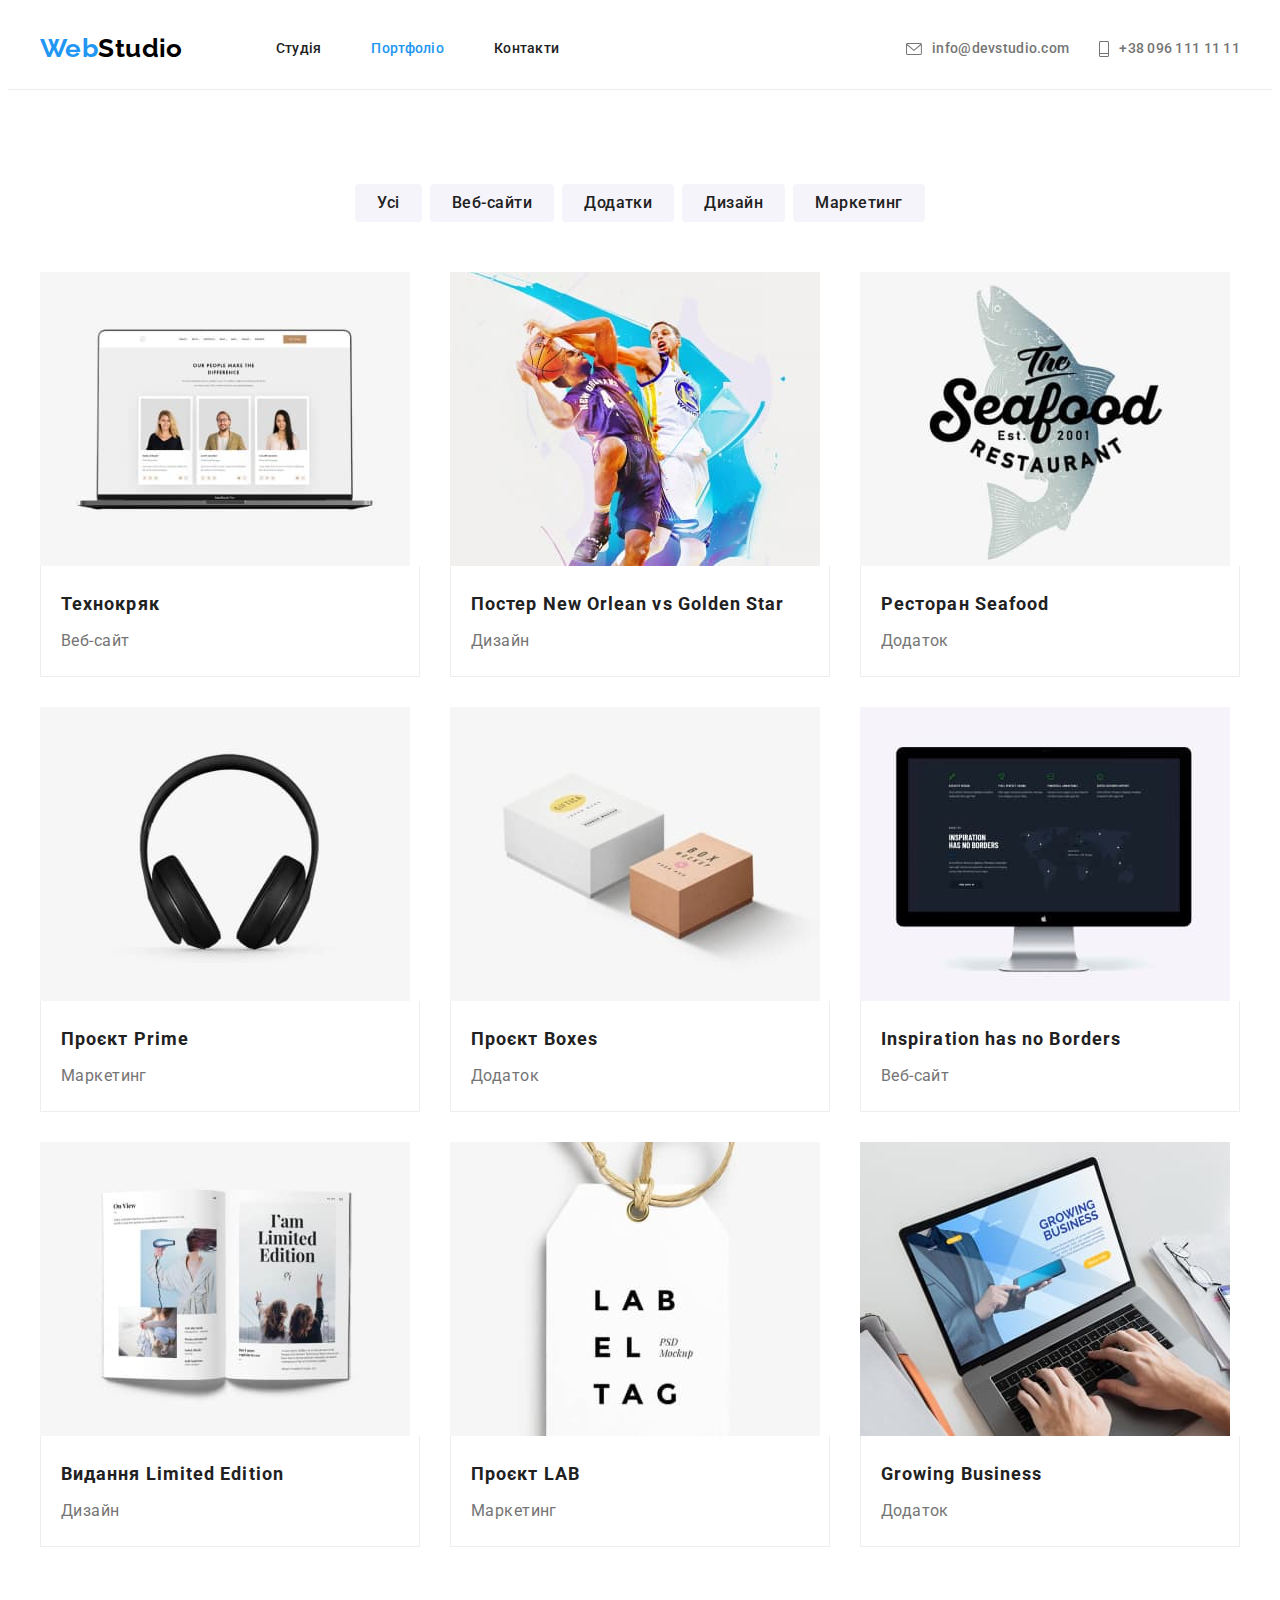
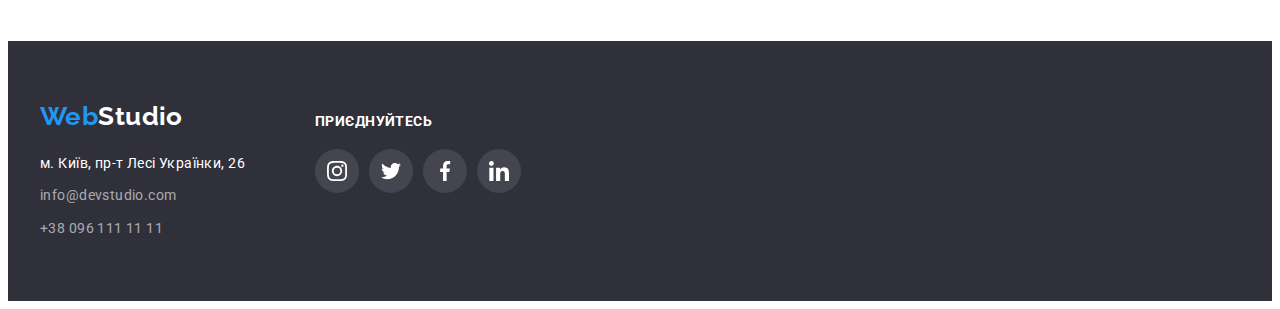
==== portfolio.html @ 062b2a63 "home work 4" ====
<!DOCTYPE html>
<html lang="uk">
  <head>
    <meta charset="UTF-8" />
    <meta http-equiv="X-UA-Compatible" content="IE=edge" />
    <meta name="viewport" content="width=device-width, initial-scale=1.0" />
    <title>WebStudio</title>
    <link rel="preconnect" href="https://fonts.googleapis.com" />
    <link rel="preconnect" href="https://fonts.gstatic.com" crossorigin />
    <link
      href="https://fonts.googleapis.com/css2?family=Raleway:wght@700&family=Roboto:wght@400;500;700;900&display=swap"
      rel="stylesheet"
    />
    <link
      rel="stylesheet"
      href="https://cdnjs.cloudflare.com/ajax/libs/modern-normalize/1.1.0/modern-normalize.min.css"
      integrity="sha512-wpPYUAdjBVSE4KJnH1VR1HeZfpl1ub8YT/NKx4PuQ5NmX2tKuGu6U/JRp5y+Y8XG2tV+wKQpNHVUX03MfMFn9Q=="
      crossorigin="anonymous"
      referrerpolicy="no-referrer"
    />
    <link rel="stylesheet" href="./css/styles.css" />
  </head>
  <body>
    <header class="head">
      <!--Логотип-->
      <div class="container head-container">
        <nav class="navigation">
          <a href="index.html" class="logo link"
            >Web<span class="logo-black">Studio</span></a
          >
          <ul class="site-nav list">
            <li>
              <a class="nav-link link" href="index.html">Студія</a>
            </li>
            <li>
              <a class="nav-link link current" href="portfolio.html"
                >Портфоліо</a
              >
            </li>
            <li><a class="nav-link link" href="index.html">Контакти</a></li>
          </ul>
        </nav>
        <ul class="contacts list">
          <li class="contacts-mail">
            <a class="contacts-link link" href="mailto:info@devstudio.com">
              <svg class="mail-icon" width="16" height="12">
                <use href="./images/symbol-defs.svg#icon-envelope"></use></svg
              >info@devstudio.com</a
            >
          </li>
          <li class="contacts-tel">
            <a class="contacts-link link" href="tel:+380961111111">
              <svg class="phone-icon" width="10" height="16">
                <use href="./images/symbol-defs.svg#icon-phone"></use></svg
              >+38 096 111 11 11</a
            >
          </li>
        </ul>
      </div>
    </header>
    <main>
      <section class="galery section">
        <div class="container">
          <h1 class="visually-hidden">Галерея</h1>
          <ul class="galery-list list">
            <li class="list-btn">
              <button class="galery-btn" type="button">Усі</button>
            </li>
            <li class="list-btn">
              <button class="galery-btn" type="button">Веб-сайти</button>
            </li>
            <li class="list-btn">
              <button class="galery-btn" type="button">Додатки</button>
            </li>
            <li class="list-btn">
              <button class="galery-btn" type="button">Дизайн</button>
            </li>
            <li class="list-btn">
              <button class="galery-btn" type="button">Маркетинг</button>
            </li>
          </ul>
          <ul class="galery-photo">
            <li class="galery-card list">
              <img
                class="galery-link"
                src="./images/website.jpg"
                alt="Вебсайт"
                width="370"
              />
              <div class="galery-box">
                <h2 class="galery-title">Технокряк</h2>
                <p class="galery-print">Веб-сайт</p>
              </div>
            </li>
            <li class="galery-card list">
              <img
                class="galery-link"
                src="./images/poster.jpg"
                alt="Баскетболісти"
                width="370"
              />
              <div class="galery-box">
                <h2 class="galery-title" lang="en">
                  Постер New Orlean vs Golden Star
                </h2>
                <p class="galery-print">Дизайн</p>
              </div>
            </li>
            <li class="galery-card list">
              <img
                class="galery-link"
                src="./images/restaurant.jpg"
                alt="Логотип ресторана"
                width="370"
              />
              <div class="galery-box">
                <h2 class="galery-title" lang="en">Ресторан Seafood</h2>
                <p class="galery-print">Додаток</p>
              </div>
            </li>
            <li class="galery-card list">
              <img
                class="galery-link"
                src="./images/prime.jpg"
                alt="Навушники"
                width="370"
              />
              <div class="galery-box">
                <h2 class="galery-title" lang="en">Проєкт Prime</h2>
                <p class="galery-print">Маркетинг</p>
              </div>
            </li>
            <li class="galery-card list">
              <img
                class="galery-link"
                src="./images/boxes.jpg"
                alt="Коробки"
                width="370"
              />
              <div class="galery-box">
                <h2 class="galery-title" lang="en">Проєкт Boxes</h2>
                <p class="galery-print">Додаток</p>
              </div>
            </li>
            <li class="galery-card list">
              <img
                class="galery-link"
                src="./images/monitor.jpg"
                alt="Монітор"
                width="370"
              />
              <div class="galery-box">
                <h2 class="galery-title" lang="en">
                  Inspiration has no Borders
                </h2>
                <p class="galery-print">Веб-сайт</p>
              </div>
            </li>
            <li class="galery-card list">
              <img
                class="galery-link"
                src="./images/journal.jpg"
                alt="Журнал"
                width="370"
              />
              <div class="galery-box">
                <h2 class="galery-title" lang="en">Видання Limited Edition</h2>
                <p class="galery-print">Дизайн</p>
              </div>
            </li>
            <li class="galery-card list">
              <img
                class="galery-link"
                src="./images/lable.jpg"
                alt="Етикетка"
                width="370"
              />
              <div class="galery-box">
                <h2 class="galery-title" lang="en">Проєкт LAB</h2>
                <p class="galery-print">Маркетинг</p>
              </div>
            </li>
            <li class="galery-card list">
              <img
                class="galery-link"
                src="./images/notebook.jpg"
                alt="Ноутбук"
                width="370"
              />
              <div class="galery-box">
                <h2 class="galery-title" lang="en">Growing Business</h2>
                <p class="galery-print">Додаток</p>
              </div>
            </li>
          </ul>
        </div>
      </section>
    </main>
    <footer class="foot">
      <div class="container foot-container">
        <div class="foot-block">
          <a href="./index.html" class="footer-logo link"
            >Web<span class="logo-white">Studio</span></a
          >
          <address class="adress">
            <ul class="adress-list">
              <li class="adress-item list">
                <a
                  class="adress-link link"
                  href="https://goo.gl/maps/CPtrU1FHBa2aNyZL9"
                  target="_blank"
                  rel="noopener noreferrer nofollow"
                  >м. Київ, пр-т Лесі Українки, 26</a
                >
              </li>
              <li class="adress-item list">
                <a class="adress-adress link" href="mailto:info@devstudio.com"
                  >info@devstudio.com</a
                >
              </li>
              <li class="adress-item list">
                <a class="adress-adress link" href="tel:+380961111111"
                  >+38 096 111 11 11</a
                >
              </li>
            </ul>
          </address>
        </div>
        <div class="foot-block">
          <h2 class="join">Приєднуйтесь</h2>
          <ul class="join-list list">
            <li class="join-item">
              <a
                class="join-internet-link"
                href="https://www.instagram.com"
                target="_blank"
                rel="noopener noreferrer nofollow"
                ><svg class="join-social-icons" width="20" height="20">
                  <use
                    href="./images/symbol-defs.svg#icon-instagram-2"
                  ></use></svg
              ></a>
            </li>
            <li class="join-item">
              <a
                class="join-internet-link"
                href="https://twitter.com"
                target="_blank"
                rel="noopener noreferrer nofollow"
                ><svg class="join-social-icons" width="20" height="20">
                  <use
                    href="./images/symbol-defs.svg#icon-twitter-1"
                  ></use></svg
              ></a>
            </li>
            <li class="join-item">
              <a
                class="join-internet-link"
                href="https://www.facebook.com"
                target="_blank"
                rel="noopener noreferrer nofollow"
                ><svg class="join-social-icons" width="20" height="20">
                  <use
                    href="./images/symbol-defs.svg#icon-facebook-1"
                  ></use></svg
              ></a>
            </li>
            <li class="join-item">
              <a
                class="join-internet-link"
                href="https://www.linkedin.com"
                target="_blank"
                rel="noopener noreferrer nofollow"
                ><svg class="join-social-icons" width="20" height="20">
                  <use
                    href="./images/symbol-defs.svg#icon-linkedin-1"
                  ></use></svg
              ></a>
            </li>
          </ul>
        </div>
      </div>
    </footer>
  </body>
</html>
---- css/styles.css ----
:root {
  --main-color-text: #212121;
  --second-color-text: #757575;
  --background-color: #f5f5f5;
  --accent-color: #2196f3;
  --hero-color: #ffffff;
  --background-second-color: #2f303a;
  --logo-color: #000000;
  --border: #eeeeee;
  --section-bg: #f5f4fa;
  --adress-color: rgba(255, 255, 255, 0.6);
  --line-color: #ececec;
  --button-second-color: #188ce8;
  --social-network-color: #afb1b8;
}
body {
  font-family: "Roboto", "San-serif";
  color: var(--main-color-text);
  background-color: var(--hero-color);
  font-size: 14px;
  letter-spacing: 0.03em;
}
p,
h1,
h2,
h3,
h4,
h5,
h6 {
  margin: 0;
}
ul,
ol {
  margin: 0;
  padding-left: 0;
}
button {
  cursor: pointer;
  /*display: block;*/
  border: none;
  border-radius: 4px;
}
address {
  font-style: normal;
}
img {
  display: block;
  max-width: 100%;
  height: auto;
}
.section {
  padding-top: 94px;
  padding-bottom: 94px;
}
.container {
  width: 1200px;
  padding: 0 15px;
  margin: 0 auto;
  /*outline: 2px solid tomato;*/
}
.list {
  padding: 0;
  margin: 0;
  list-style: none;
}
.link {
  text-decoration: none;
}
.head {
  border-bottom: 1px solid #ececec;
}
.head-container {
  display: flex;
  align-items: center;
  justify-content: space-between;
}
.logo {
  font-family: "Raleway";
  font-weight: 700;
  font-size: 26px;
  line-height: 1.19;
  color: var(--accent-color);
  margin-right: 93px;
}
.logo-black {
  color: #000000;
}
.navigation {
  display: flex;
  align-items: center;
}
.site-nav {
  display: flex;
  gap: 50px;
  padding-top: 32px;
  padding-bottom: 32px;
}
.contacts {
  display: flex;
  margin-left: auto;
}
.nav-link {
  font-weight: 500;
  line-height: 1.14;
  letter-spacing: 0.02em;
  color: var(--main-color-text);
  padding-top: 32px;
  padding-bottom: 32px;
}
.nav-link:hover,
.nav-link:focus {
  color: var(--accent-color);
}
.current {
  color: var(--accent-color);
}
.contacts-link {
  font-weight: 500;
  font-size: 14px;
  line-height: 1.14;
  letter-spacing: 0.02em;
  color: var(--second-color-text);
  padding-top: 32px;
  padding-bottom: 32px;
}
.contacts-link:hover,
.contacts-link:focus {
  color: var(--accent-color);
}
.mail-icon {
  vertical-align: middle;
  margin-right: 10px;
  fill: currentColor;
  width: 16px;
  height: 12px;
}
.mail-icon:hover,
.mail-icon:focus {
  fill: var(--accent-color);
}
.phone-icon {
  vertical-align: middle;
  margin-right: 10px;
  fill: currentColor;
}
.phone-icon:hover,
.phone-icon:focus {
  fill: var(--accent-color);
}
.contacts-tel {
  margin-left: 30px;
}
/*-----------HERO----------------*/
.hero {
  /*background: var(--background-second-color);*/
  padding-top: 200px;
  padding-bottom: 200px;
  text-align: center;
  max-width: 1600px;
  max-height: 600px;
  margin-left: auto;
  margin-right: auto;
  background-image: linear-gradient(
      rgba(47, 48, 58, 0.4),
      rgba(47, 48, 58, 0.4)
    ),
    url(../images/hero.jpg);
  background-repeat: no-repeat;
  background-size: cover;
  background-position: center;
}
.hero-title {
  font-weight: 900;
  font-size: 44px;
  line-height: 1.36;
  text-align: center;
  letter-spacing: 0.06em;
  text-transform: uppercase;
  color: var(--hero-color);
  width: 696px;
  justify-content: center;
  margin-left: auto;
  margin-right: auto;
  margin-bottom: 30px;
}
.hero-button {
  font-family: inherit;
  font-weight: 700;
  font-size: 16px;
  line-height: 1.87;
  align-items: center;
  text-align: center;
  letter-spacing: 0.06em;
  color: var(--hero-color);
  background: var(--accent-color);
  box-shadow: 0px 4px 4px rgba(0, 0, 0, 0.15);
  min-width: 216px;
  padding: 10px 32px;
  border: none;
}
.hero-button:hover,
.hero-button:focus {
  background-color: var(--button-second-color);
}
/*-----------------FEATURES--------------------*/

.visually-hidden {
  position: absolute;
  white-space: nowrap;
  width: 1px;
  height: 1px;
  overflow: hidden;
  border: 0;
  padding: 0;
  clip: rect(0 0 0 0);
  clip-path: inset(50%);
  margin: -1px;
}
.feature-container {
  display: flex;
  gap: 30px;
}
.svg-container {
  display: flex;
  background-color: var(--section-bg);
  height: 120px;
  justify-content: center;
  align-items: center;
  border-radius: 4px;
  margin-bottom: 30px;
}
.feature-head {
  font-weight: 700;
  line-height: 1.14;
  text-transform: uppercase;
  color: var(--main-color-text);
  font-size: 14px;
  margin-bottom: 10px;
}
.feature-content {
  font-size: 14px;
  line-height: 1.71;
  color: var(--second-color-text);
}
/*------------PROJECTS---------*/

.projects.section {
  padding-top: 0;
}
.projects-title {
  font-weight: 700;
  font-size: 36px;
  line-height: 1.16;
  text-align: center;
  color: var(-main-color-text);
  margin-bottom: 50px;
}
.projects-container {
  display: flex;
  gap: 30px;
}
/*----------------TEAM---------------*/
.team {
  background: #f5f4fa;
}
.team-title {
  font-weight: 700;
  font-size: 36px;
  line-height: 1.16;
  text-align: center;
  color: var(--main-color-text);
  margin-bottom: 50px;
}
.team-container {
  display: flex;
  gap: 30px;
}
.team-box {
  padding-top: 30px;
  padding-bottom: 30px;
}
.team-name {
  font-weight: 500;
  font-size: 16px;
  line-height: 1.18;
  text-align: center;
  color: var(--main-color-text);
  margin-bottom: 10px;
}
.team-post {
  font-size: 16px;
  line-height: 1.18;
  text-align: center;
  color: var(--second-color-text);
}
.social {
  display: flex;
  gap: 10px;
  margin-top: 16px;
  justify-content: center;
  align-items: center;
}
.social-item {
  width: 44px;
  height: 44px;
}
.social-internet-link {
  fill: var(--social-network-color);
  width: 100%;
  height: 100%;
  display: flex;
  justify-content: center;
  align-items: center;
  border-radius: 50%;
}
.social-internet-link:hover,
.social-internet-link:focus {
  fill: var(--hero-color);
  background-color: var(--accent-color);
}
.team-item {
  background: var(--hero-color);
  box-shadow: 0px 1px 3px rgba(0, 0, 0, 0.12), 0px 1px 1px rgba(0, 0, 0, 0.14),
    0px 2px 1px rgba(0, 0, 0, 0.2);
  border-radius: 0px 0px 4px 4px;
}
/*-------------CLIENTS--------------*/
.brands-title {
  font-weight: 700;
  font-size: 36px;
  line-height: 1.16;
  text-align: center;
  color: var(--main-color-text);
  margin-bottom: 50px;
}
.brands-list {
  display: flex;
  gap: 30px;
}
.brands-item {
  width: calc((100% - 150px) / 6);
  height: 90px;
}
.brands-link {
  border: 1px solid #afb1b8;
  border-radius: 4px;
  width: 100%;
  height: 100%;
  display: flex;
  justify-content: center;
  align-items: center;
  box-sizing: border-box;
}
.brands-icon {
  fill: var(--social-network-color);
}
.brands-link:hover,
.brands-link:focus {
  border-color: var(--accent-color);
}
.brands-link:hover .brands-icon,
.brands-link:focus .brands-icon {
  fill: var(--accent-color);
}

/*------------FOOTER--------------*/
.foot {
  background: var(--background-second-color);
  padding-top: 60px;
  padding-bottom: 60px;
}
.foot-container {
  display: flex;
  gap: 70px;
}
.footer-logo {
  font-family: "Raleway";
  font-weight: 700;
  font-size: 26px;
  line-height: 1.19;
  color: var(--accent-color);
  margin-bottom: 20px;
  display: inline-block;
}
.logo-white {
  color: var(--hero-color);
}
.adress-item:not(:last-child) {
  margin-bottom: 9px;
}
.adress-link {
  font-style: normal;
  line-height: 1.71;
  color: var(--hero-color);
}
.adress-link:hover,
.adress-link:focus {
  color: var(--accent-color);
}
.adress-adress {
  font-style: normal;
  font-weight: 400;
  line-height: 1.71;
  color: var(--adress-color);
}
.adress-adress:hover,
.adress-adress:focus {
  color: var(--accent-color);
}
.join {
  font-weight: 700;
  font-size: 14px;
  line-height: 16px;
  letter-spacing: 0.03em;
  text-transform: uppercase;
  color: var(--hero-color);
  margin-bottom: 20px;
  margin-top: 12px;
}
.join-list {
  display: flex;
  gap: 10px;
  justify-content: center;
}
.join-item {
  width: 44px;
  height: 44px;
}
.join-internet-link {
  fill: var(--hero-color);
  width: 100%;
  height: 100%;
  display: flex;
  justify-content: center;
  align-items: center;
  background: rgba(255, 255, 255, 0.1);
  border-radius: 50%;
  fill: var(--hero-color);
}
.join-internet-link:hover,
.join-internet-link:focus {
  background-color: var(--accent-color);
}

/*---------PORTFOLIO-----------*/
/*-------------BUTTONS------------*/

.visually-hidden {
  position: absolute;
  white-space: nowrap;
  width: 1px;
  height: 1px;
  overflow: hidden;
  border: 0;
  padding: 0;
  clip: rect(0 0 0 0);
  clip-path: inset(50%);
  margin: -1px;
}
.galery {
  padding-top: 94px;
  padding-bottom: 94px;
}
.galery-list {
  display: flex;
  justify-content: center;
  gap: 8px;
  margin-bottom: 50px;
}
.galery-btn {
  font-family: inherit;
  font-weight: 500;
  font-size: 16px;
  line-height: 1.62;
  text-align: center;
  letter-spacing: 0.03em;
  color: var(--main-color-text);
  background: #f5f4fa;
  cursor: pointer;
  border-radius: 4px;
  padding: 6px 22px;
  border-color: transparent;
  border: none;
}
.galery-btn:hover,
.galery-btn:focus {
  background-color: var(--accent-color);
  color: var(--hero-color);
  box-shadow: 0px 3px 1px rgba(0, 0, 0, 0.1), 0px 1px 2px rgba(0, 0, 0, 0.08),
    0px 2px 2px rgba(0, 0, 0, 0.12);
  border-radius: 4px;
}
.galery-photo {
  display: flex;
  flex-wrap: wrap;
  gap: 30px;
}
.galery-card {
  flex-basis: calc((100% - 60px) / 3);
}
.galery-card:hover,
.galery-card:focus {
  border: 1px solid #eeeeee;
  box-shadow: 0px 1px 1px rgba(0, 0, 0, 0.12), 0px 4px 4px rgba(0, 0, 0, 0.06),
    1px 4px 6px rgba(0, 0, 0, 0.16);
}
.galery-box {
  padding: 20px 20px;
  border: 1px solid #eeeeee;
  border-top: none;
}
.galery-title {
  font-weight: 700;
  font-size: 18px;
  line-height: 2;
  letter-spacing: 0.06em;
  color: var(--main-color-text);
  margin-bottom: 4px;
}
.galery-print {
  font-weight: 400;
  font-size: 16px;
  line-height: 1.87;
  color: var(--second-color-text);
}
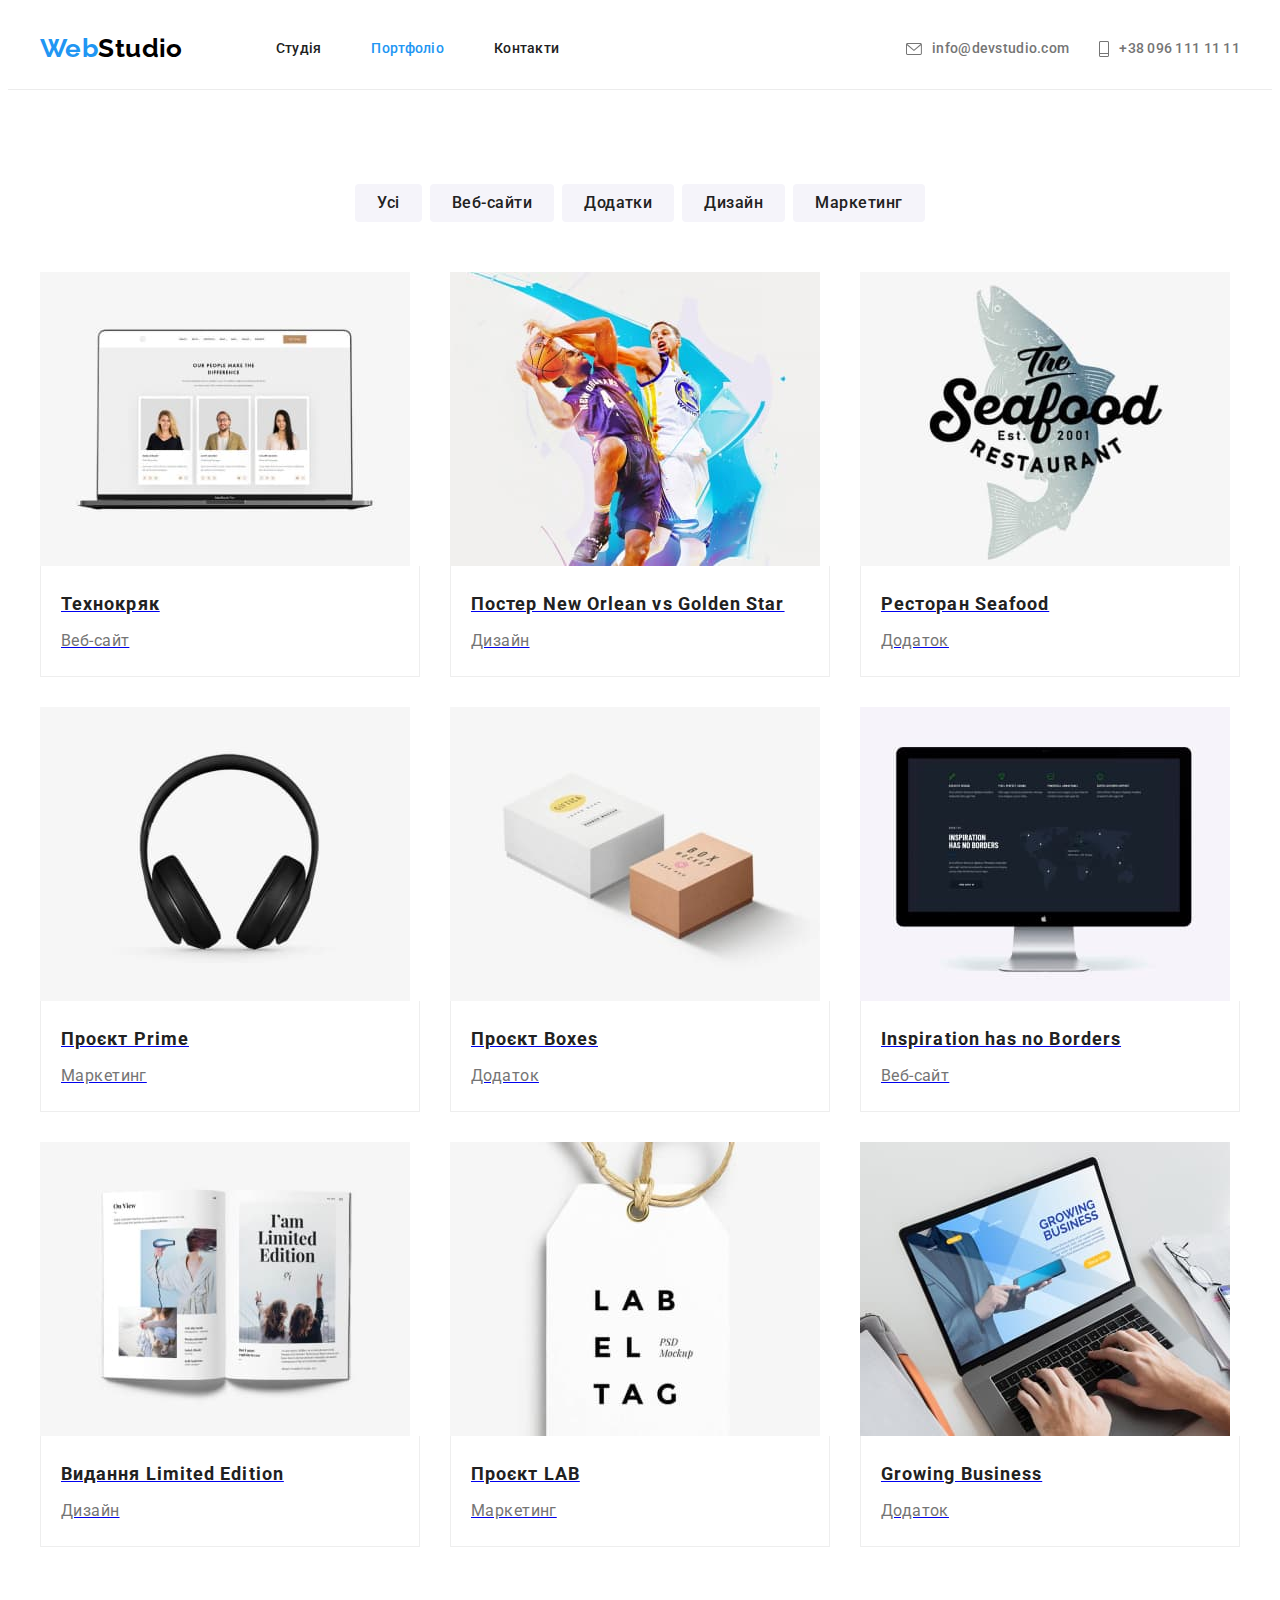
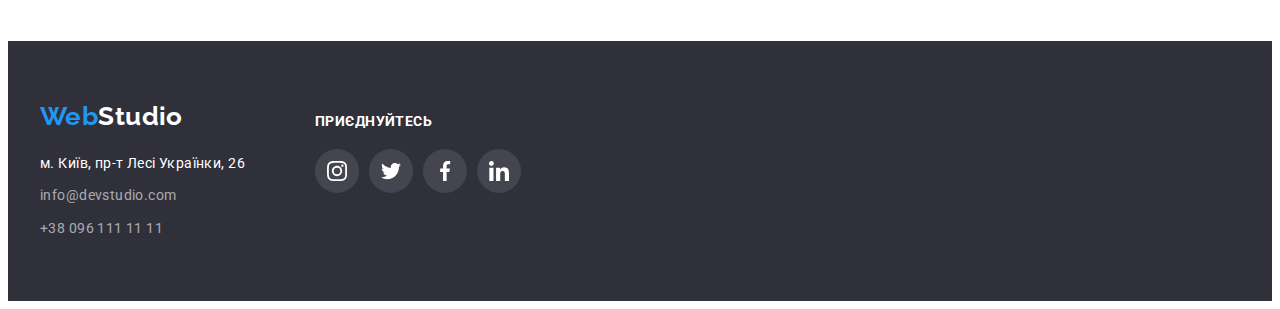
==== commit 3343b7fc: "update" ====
--- a/portfolio.html
+++ b/portfolio.html
@@ -81,116 +81,136 @@
           </ul>
           <ul class="galery-photo">
             <li class="galery-card list">
-              <img
-                class="galery-link"
-                src="./images/website.jpg"
-                alt="Вебсайт"
-                width="370"
-              />
-              <div class="galery-box">
-                <h2 class="galery-title">Технокряк</h2>
-                <p class="galery-print">Веб-сайт</p>
-              </div>
-            </li>
-            <li class="galery-card list">
-              <img
-                class="galery-link"
-                src="./images/poster.jpg"
-                alt="Баскетболісти"
-                width="370"
-              />
-              <div class="galery-box">
-                <h2 class="galery-title" lang="en">
-                  Постер New Orlean vs Golden Star
-                </h2>
-                <p class="galery-print">Дизайн</p>
-              </div>
-            </li>
-            <li class="galery-card list">
-              <img
-                class="galery-link"
-                src="./images/restaurant.jpg"
-                alt="Логотип ресторана"
-                width="370"
-              />
-              <div class="galery-box">
-                <h2 class="galery-title" lang="en">Ресторан Seafood</h2>
-                <p class="galery-print">Додаток</p>
-              </div>
-            </li>
-            <li class="galery-card list">
-              <img
-                class="galery-link"
-                src="./images/prime.jpg"
-                alt="Навушники"
-                width="370"
-              />
-              <div class="galery-box">
-                <h2 class="galery-title" lang="en">Проєкт Prime</h2>
-                <p class="galery-print">Маркетинг</p>
-              </div>
-            </li>
-            <li class="galery-card list">
-              <img
-                class="galery-link"
-                src="./images/boxes.jpg"
-                alt="Коробки"
-                width="370"
-              />
-              <div class="galery-box">
-                <h2 class="galery-title" lang="en">Проєкт Boxes</h2>
-                <p class="galery-print">Додаток</p>
-              </div>
-            </li>
-            <li class="galery-card list">
-              <img
-                class="galery-link"
-                src="./images/monitor.jpg"
-                alt="Монітор"
-                width="370"
-              />
-              <div class="galery-box">
-                <h2 class="galery-title" lang="en">
-                  Inspiration has no Borders
-                </h2>
-                <p class="galery-print">Веб-сайт</p>
-              </div>
-            </li>
-            <li class="galery-card list">
-              <img
-                class="galery-link"
-                src="./images/journal.jpg"
-                alt="Журнал"
-                width="370"
-              />
-              <div class="galery-box">
-                <h2 class="galery-title" lang="en">Видання Limited Edition</h2>
-                <p class="galery-print">Дизайн</p>
-              </div>
-            </li>
-            <li class="galery-card list">
-              <img
-                class="galery-link"
-                src="./images/lable.jpg"
-                alt="Етикетка"
-                width="370"
-              />
-              <div class="galery-box">
-                <h2 class="galery-title" lang="en">Проєкт LAB</h2>
-                <p class="galery-print">Маркетинг</p>
-              </div>
-            </li>
-            <li class="galery-card list">
-              <img
-                class="galery-link"
-                src="./images/notebook.jpg"
-                alt="Ноутбук"
-                width="370"
-              />
-              <div class="galery-box">
-                <h2 class="galery-title" lang="en">Growing Business</h2>
-                <p class="galery-print">Додаток</p>
-              </div>
+              <a class="galery-card-link" href="./portfolio.html">
+                <img
+                  class="galery-link"
+                  src="./images/website.jpg"
+                  alt="Вебсайт"
+                  width="370"
+                />
+                <div class="galery-box">
+                  <h2 class="galery-title">Технокряк</h2>
+                  <p class="galery-print">Веб-сайт</p>
+                </div>
+              </a>
+            </li>
+            <li class="galery-card list">
+              <a class="galery-card-link" href="./portfolio.html">
+                <img
+                  class="galery-link"
+                  src="./images/poster.jpg"
+                  alt="Баскетболісти"
+                  width="370"
+                />
+                <div class="galery-box">
+                  <h2 class="galery-title" lang="en">
+                    Постер New Orlean vs Golden Star
+                  </h2>
+                  <p class="galery-print">Дизайн</p>
+                </div>
+              </a>
+            </li>
+            <li class="galery-card list">
+              <a class="galery-card-link" href="./portfolio.html">
+                <img
+                  class="galery-link"
+                  src="./images/restaurant.jpg"
+                  alt="Логотип ресторана"
+                  width="370"
+                />
+                <div class="galery-box">
+                  <h2 class="galery-title" lang="en">Ресторан Seafood</h2>
+                  <p class="galery-print">Додаток</p>
+                </div>
+              </a>
+            </li>
+            <li class="galery-card list">
+              <a class="galery-card-link" href="./portfolio.html">
+                <img
+                  class="galery-link"
+                  src="./images/prime.jpg"
+                  alt="Навушники"
+                  width="370"
+                />
+                <div class="galery-box">
+                  <h2 class="galery-title" lang="en">Проєкт Prime</h2>
+                  <p class="galery-print">Маркетинг</p>
+                </div>
+              </a>
+            </li>
+            <li class="galery-card list">
+              <a class="galery-card-link" href="./portfolio.html">
+                <img
+                  class="galery-link"
+                  src="./images/boxes.jpg"
+                  alt="Коробки"
+                  width="370"
+                />
+                <div class="galery-box">
+                  <h2 class="galery-title" lang="en">Проєкт Boxes</h2>
+                  <p class="galery-print">Додаток</p>
+                </div>
+              </a>
+            </li>
+            <li class="galery-card list">
+              <a class="galery-card-link" href="./portfolio.html">
+                <img
+                  class="galery-link"
+                  src="./images/monitor.jpg"
+                  alt="Монітор"
+                  width="370"
+                />
+                <div class="galery-box">
+                  <h2 class="galery-title" lang="en">
+                    Inspiration has no Borders
+                  </h2>
+                  <p class="galery-print">Веб-сайт</p>
+                </div>
+              </a>
+            </li>
+            <li class="galery-card list">
+              <a class="galery-card-link" href="./portfolio.html">
+                <img
+                  class="galery-link"
+                  src="./images/journal.jpg"
+                  alt="Журнал"
+                  width="370"
+                />
+                <div class="galery-box">
+                  <h2 class="galery-title" lang="en">
+                    Видання Limited Edition
+                  </h2>
+                  <p class="galery-print">Дизайн</p>
+                </div>
+              </a>
+            </li>
+            <li class="galery-card list">
+              <a class="galery-card-link" href="./portfolio.html">
+                <img
+                  class="galery-link"
+                  src="./images/lable.jpg"
+                  alt="Етикетка"
+                  width="370"
+                />
+                <div class="galery-box">
+                  <h2 class="galery-title" lang="en">Проєкт LAB</h2>
+                  <p class="galery-print">Маркетинг</p>
+                </div>
+              </a>
+            </li>
+            <li class="galery-card list">
+              <a class="galery-card-link" href="./portfolio.html">
+                <img
+                  class="galery-link"
+                  src="./images/notebook.jpg"
+                  alt="Ноутбук"
+                  width="370"
+                />
+                <div class="galery-box">
+                  <h2 class="galery-title" lang="en">Growing Business</h2>
+                  <p class="galery-print">Додаток</p>
+                </div>
+              </a>
             </li>
           </ul>
         </div>
--- a/css/styles.css
+++ b/css/styles.css
@@ -157,7 +157,7 @@
   padding-bottom: 200px;
   text-align: center;
   max-width: 1600px;
-  max-height: 600px;
+  height: 600px;
   margin-left: auto;
   margin-right: auto;
   background-image: linear-gradient(
@@ -342,7 +342,7 @@
   height: 90px;
 }
 .brands-link {
-  border: 1px solid #afb1b8;
+  border: 1px solid currentColor;
   border-radius: 4px;
   width: 100%;
   height: 100%;
@@ -350,17 +350,14 @@
   justify-content: center;
   align-items: center;
   box-sizing: border-box;
+  color: var(--social-network-color);
 }
 .brands-icon {
-  fill: var(--social-network-color);
+  fill: currentColor;
 }
 .brands-link:hover,
 .brands-link:focus {
-  border-color: var(--accent-color);
-}
-.brands-link:hover .brands-icon,
-.brands-link:focus .brands-icon {
-  fill: var(--accent-color);
+  color: var(--accent-color);
 }
 
 /*------------FOOTER--------------*/
@@ -498,9 +495,11 @@
 .galery-card {
   flex-basis: calc((100% - 60px) / 3);
 }
-.galery-card:hover,
-.galery-card:focus {
-  border: 1px solid #eeeeee;
+.galery-card-link {
+  display: block;
+}
+.galery-card-link:hover,
+.galery-card-link:focus {
   box-shadow: 0px 1px 1px rgba(0, 0, 0, 0.12), 0px 4px 4px rgba(0, 0, 0, 0.06),
     1px 4px 6px rgba(0, 0, 0, 0.16);
 }
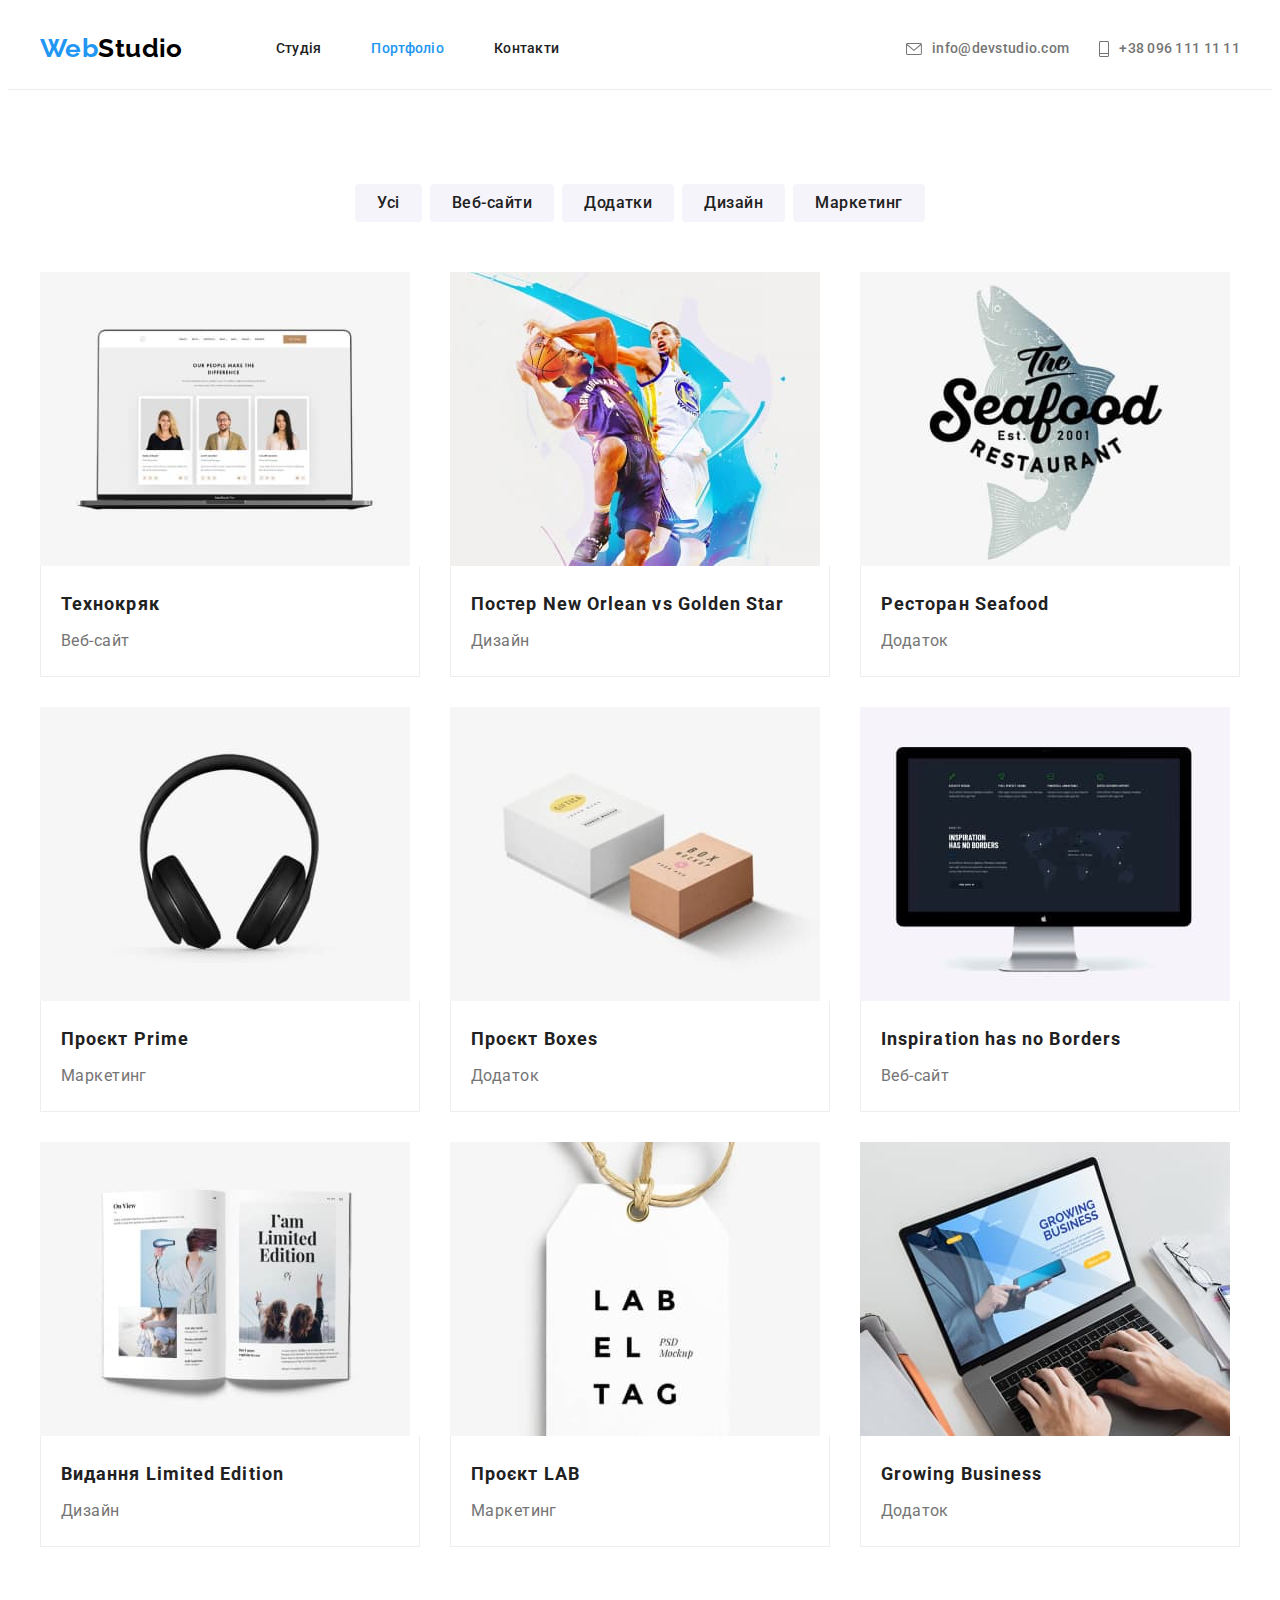
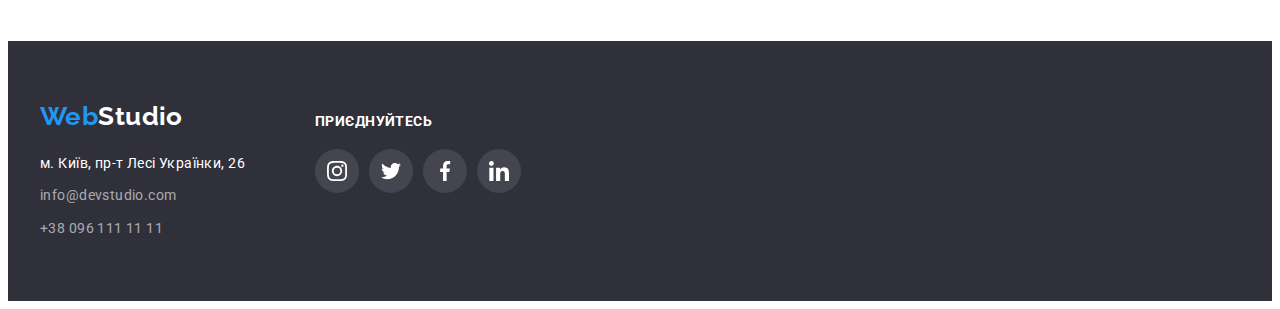
==== commit 02469259: "update" ====
--- a/portfolio.html
+++ b/portfolio.html
@@ -81,7 +81,7 @@
           </ul>
           <ul class="galery-photo">
             <li class="galery-card list">
-              <a class="galery-card-link" href="./portfolio.html">
+              <a class="galery-card-link link" href="./portfolio.html">
                 <img
                   class="galery-link"
                   src="./images/website.jpg"
@@ -95,7 +95,7 @@
               </a>
             </li>
             <li class="galery-card list">
-              <a class="galery-card-link" href="./portfolio.html">
+              <a class="galery-card-link link" href="./portfolio.html">
                 <img
                   class="galery-link"
                   src="./images/poster.jpg"
@@ -111,7 +111,7 @@
               </a>
             </li>
             <li class="galery-card list">
-              <a class="galery-card-link" href="./portfolio.html">
+              <a class="galery-card-link link" href="./portfolio.html">
                 <img
                   class="galery-link"
                   src="./images/restaurant.jpg"
@@ -125,7 +125,7 @@
               </a>
             </li>
             <li class="galery-card list">
-              <a class="galery-card-link" href="./portfolio.html">
+              <a class="galery-card-link link" href="./portfolio.html">
                 <img
                   class="galery-link"
                   src="./images/prime.jpg"
@@ -139,7 +139,7 @@
               </a>
             </li>
             <li class="galery-card list">
-              <a class="galery-card-link" href="./portfolio.html">
+              <a class="galery-card-link link" href="./portfolio.html">
                 <img
                   class="galery-link"
                   src="./images/boxes.jpg"
@@ -153,7 +153,7 @@
               </a>
             </li>
             <li class="galery-card list">
-              <a class="galery-card-link" href="./portfolio.html">
+              <a class="galery-card-link link" href="./portfolio.html">
                 <img
                   class="galery-link"
                   src="./images/monitor.jpg"
@@ -169,7 +169,7 @@
               </a>
             </li>
             <li class="galery-card list">
-              <a class="galery-card-link" href="./portfolio.html">
+              <a class="galery-card-link link" href="./portfolio.html">
                 <img
                   class="galery-link"
                   src="./images/journal.jpg"
@@ -185,7 +185,7 @@
               </a>
             </li>
             <li class="galery-card list">
-              <a class="galery-card-link" href="./portfolio.html">
+              <a class="galery-card-link link" href="./portfolio.html">
                 <img
                   class="galery-link"
                   src="./images/lable.jpg"
@@ -199,7 +199,7 @@
               </a>
             </li>
             <li class="galery-card list">
-              <a class="galery-card-link" href="./portfolio.html">
+              <a class="galery-card-link link" href="./portfolio.html">
                 <img
                   class="galery-link"
                   src="./images/notebook.jpg"
